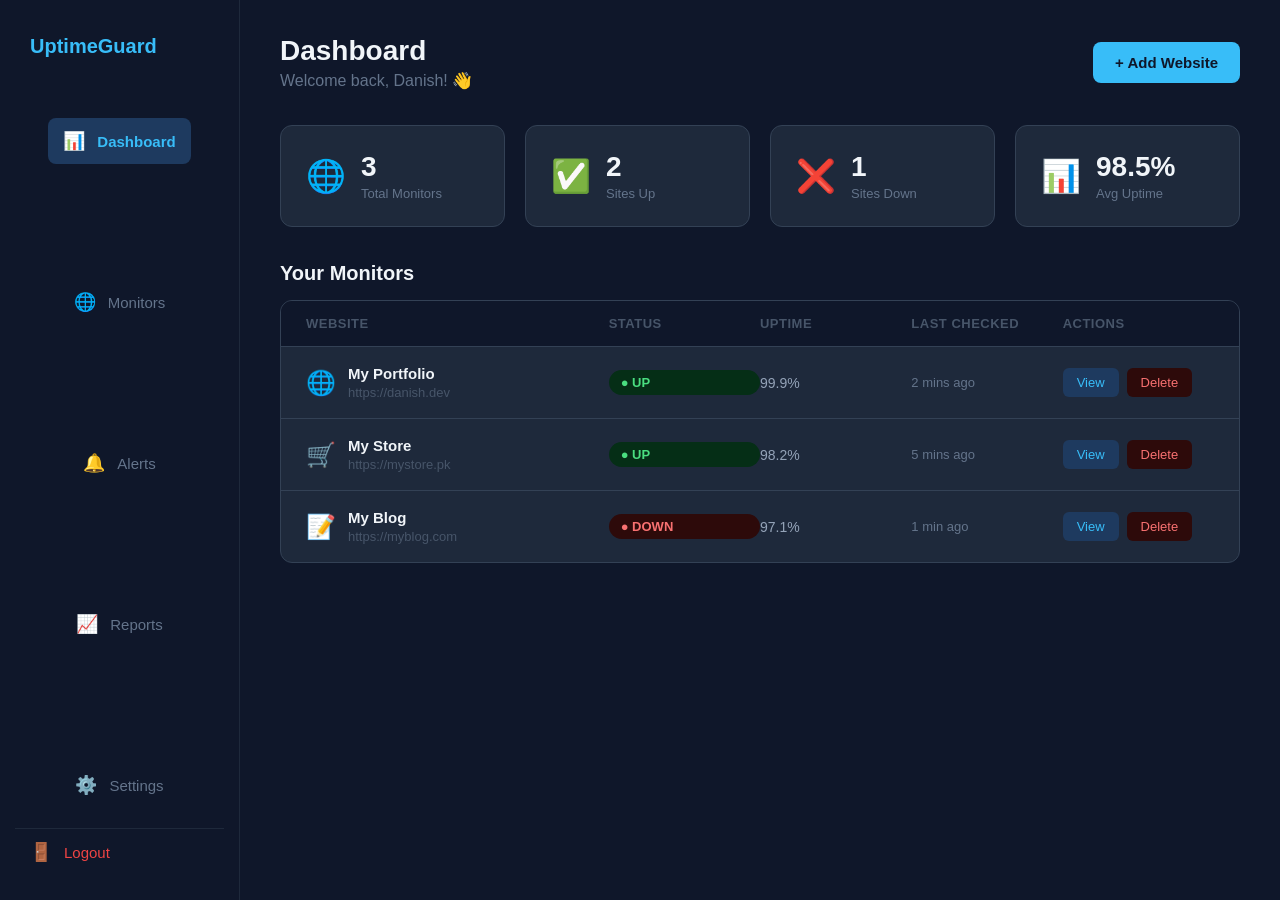
==== dashboard.html @ e86257ac "added dashboard login signup pages" ====
<!DOCTYPE html>
<html lang="en">
  <head>
    <meta charset="UTF-8">
    <meta name="viewport" content="width=device-width, initial-scale=1.0">
    <title>Dashboard - UptimeGuard</title>
    <link rel="stylesheet" href="style.css">
    <link rel="stylesheet" href="dashboard.css">
  </head>
  <body>

    <div class="dashboard-layout">

      <!-- SIDEBAR -->
      <aside class="sidebar">
        <div class="sidebar-logo">UptimeGuard</div>
        <nav class="sidebar-nav">
          <a href="dashboard.html" class="nav-item active">
            <span class="nav-icon">📊</span>
            <span>Dashboard</span>
          </a>
          <a href="#" class="nav-item">
            <span class="nav-icon">🌐</span>
            <span>Monitors</span>
          </a>
          <a href="#" class="nav-item">
            <span class="nav-icon">🔔</span>
            <span>Alerts</span>
          </a>
          <a href="#" class="nav-item">
            <span class="nav-icon">📈</span>
            <span>Reports</span>
          </a>
          <a href="#" class="nav-item">
            <span class="nav-icon">⚙️</span>
            <span>Settings</span>
          </a>
        </nav>
        <a href="login.html" class="nav-item logout">
          <span class="nav-icon">🚪</span>
          <span>Logout</span>
        </a>
      </aside>

      <!-- MAIN CONTENT -->
      <main class="dashboard-main">

        <!-- TOP BAR -->
        <div class="topbar">
          <div>
            <h1>Dashboard</h1>
            <p>Welcome back, Danish! 👋</p>
          </div>
          <button class="btn-add" onclick="showAddModal()">+ Add Website</button>
        </div>

        <!-- STATS CARDS -->
        <div class="stats-grid">
          <div class="stat-card">
            <div class="stat-icon">🌐</div>
            <div class="stat-info">
              <h3>3</h3>
              <p>Total Monitors</p>
            </div>
          </div>
          <div class="stat-card">
            <div class="stat-icon">✅</div>
            <div class="stat-info">
              <h3>2</h3>
              <p>Sites Up</p>
            </div>
          </div>
          <div class="stat-card">
            <div class="stat-icon">❌</div>
            <div class="stat-info">
              <h3>1</h3>
              <p>Sites Down</p>
            </div>
          </div>
          <div class="stat-card">
            <div class="stat-icon">📊</div>
            <div class="stat-info">
              <h3>98.5%</h3>
              <p>Avg Uptime</p>
            </div>
          </div>
        </div>

        <!-- MONITORS TABLE -->
        <div class="monitors-section">
          <h2>Your Monitors</h2>
          <div class="monitors-table">
            <div class="table-header">
              <span>Website</span>
              <span>Status</span>
              <span>Uptime</span>
              <span>Last Checked</span>
              <span>Actions</span>
            </div>

            <div class="table-row">
              <div class="site-info">
                <div class="site-favicon">🌐</div>
                <div>
                  <p class="site-name">My Portfolio</p>
                  <p class="site-url">https://danish.dev</p>
                </div>
              </div>
              <span class="status-badge up">● UP</span>
              <span class="uptime-percent">99.9%</span>
              <span class="last-checked">2 mins ago</span>
              <div class="action-btns">
                <button class="btn-view">View</button>
                <button class="btn-delete">Delete</button>
              </div>
            </div>

            <div class="table-row">
              <div class="site-info">
                <div class="site-favicon">🛒</div>
                <div>
                  <p class="site-name">My Store</p>
                  <p class="site-url">https://mystore.pk</p>
                </div>
              </div>
              <span class="status-badge up">● UP</span>
              <span class="uptime-percent">98.2%</span>
              <span class="last-checked">5 mins ago</span>
              <div class="action-btns">
                <button class="btn-view">View</button>
                <button class="btn-delete">Delete</button>
              </div>
            </div>

            <div class="table-row">
              <div class="site-info">
                <div class="site-favicon">📝</div>
                <div>
                  <p class="site-name">My Blog</p>
                  <p class="site-url">https://myblog.com</p>
                </div>
              </div>
              <span class="status-badge down">● DOWN</span>
              <span class="uptime-percent">97.1%</span>
              <span class="last-checked">1 min ago</span>
              <div class="action-btns">
                <button class="btn-view">View</button>
                <button class="btn-delete">Delete</button>
              </div>
            </div>

          </div>
        </div>

      </main>
    </div>

    <!-- ADD WEBSITE MODAL -->
    <div class="modal-overlay" id="modal" onclick="hideAddModal()">
      <div class="modal-card" onclick="event.stopPropagation()">
        <h3>Add New Website</h3>
        <p>Enter the URL of the website you want to monitor</p>
        <div class="form-group">
          <label for="site-name">Website Name</label>
          <input type="text" id="site-name" placeholder="My Website">
        </div>
        <div class="form-group">
          <label for="site-url">Website URL</label>
          <input type="url" id="site-url" placeholder="https://example.com">
        </div>
        <div class="modal-btns">
          <button class="btn-cancel" onclick="hideAddModal()">Cancel</button>
          <button class="btn-submit" onclick="addWebsite()">Add Monitor</button>
        </div>
      </div>
    </div>

    <script>
      function showAddModal() {
        document.getElementById('modal').style.display = 'flex';
      }

      function hideAddModal() {
        document.getElementById('modal').style.display = 'none';
      }

      function addWebsite() {
        const name = document.getElementById('site-name').value;
        const url = document.getElementById('site-url').value;

        if (name === '' || url === '') {
          alert('Please fill in all fields!');
          return;
        }

        if (!url.startsWith('https://') && !url.startsWith('http://')) {
          alert('Please enter a valid URL starting with https://');
          return;
        }

        alert('Website added successfully! We will start monitoring ' + name);
        hideAddModal();
      }
    </script>

  </body>
</html>
---- style.css ----
*{
	margin: 0;
	padding: 0;
	box-sizing: border-box;
	font-family: 'Segoe UI', sans-serif;
}

body{
	background-color: #0f172a;
	color: #ffffff;
}

nav{
	display: flex;
	justify-content: space-between;
	align-items: center;
	padding: 20px 80px;
	border-bottom: 1px solid #1e293b;
}

.logo{
	font-size: 22px;
	font-weight: 700;
	color: #38bdf8;
}

.nav-links{
	display: flex;
	align-items: center;
	gap: 30px;
}


.nav-links a {
	color: #94a3b8;
	text-decoration: none;
	font-size: 15px;
}


.nav-links a:hover{
	color: #ffffff;
}

.btn-primary{
	background-color: #38bdf8;
	color: #0f172a !important;
	padding: 10px 20px;
	border-radius: 8px;
	font-weight: 600;
	text-decoration: none !important;
}

.btn-primary:hover{
	background-color: #7dd3fc;
}

.hero{
	display: flex;
	flex-direction: column;
	align-items: center;
	justify-content: center;
	text-align: center;
	padding: 120px 20px;
	gap: 20px;
}

.hero h1{
	font-size: 52px;
	font-weight: 800;
	max-width: 700px;
	line-height: 1.2;
}

.hero p{
	font-size: 18px;
	color: #94a3b8;
	max-width: 500px;
}

.features{
	padding: 100px 80px;
	text-align: center;
}

.features h2{
	font-size: 38px;
	font-weight: 800;
	max-width: 600px;
	margin: 0 auto;
	line-height: 1.3;
}

.section-subtitle{
	color: #94a3b8;
	font-size: 17px;
	margin: 15px;
	margin-bottom: 60px;
}

.features-grid{
	display: grid;
	grid-template-columns: repeat(3, 1fr);
	gap: 25px;
	max-width: 1100px;
	margin: 0 auto;
}

.feature-card{
	background-color: #1e293b;
	padding: 35px 25px;
	border-radius: 12px;
	text-align: left;
	border: 1px solid #332155;
	transition: transform 0.2s;
}

.feature-card:hover{
	transform: translateY(-5px);
}

.feature-icon{
	font-size: 32px;
	margin-bottom: 15px;
}

.feature-card h3{
	font-size: 18px;
	font-weight: 700;
	margin-bottom: 10px;
	color: #f1f5f9;
}

.feature-card p{
	color: #94a3b8;
	font-size: 15px;
	line-height: 1.6;
}

.pricing{
	padding: 100px 80px;
	text-align: center;
	background-color: #0a1628;
}

.pricing h2{
	font-size: 38px;
	font-weight: 800;
}

.pricing-grid{
	display: grid;
	grid-template-columns: repeat(3, 1fr);
	gap: 25px;
	max-width: 1100px;
	margin: 0 auto;
}

.pricing-card{
	background-color: #1e293b;
	padding: 40px 30px;
	border-radius: 16px;
	text-align: left;
	border: 1px solid #334155;
	position: relative;
}

.pricing-card.popular{
	border: 2px solid #38bdf8;
	transform: scale(1.05);
}

.popular-badge{
	position: absolute;
	top: -14px;
	left: 50%;
	transform: translateY(-50%);
	background-color: #38bdf8;
	color: #0f172a;
	padding: 4px 16px;
	border-radius: 20px;
	font-size: 13px;
	font-weight: 700;
}

.pricing-card h3{
	font-size: 22px;
	font-weight: 700;
	margin-bottom: 10px;
}

.price{
	font-size: 48px;
	font-weight: 800;
	color: #38bdf8;
	margin: 15px 0;
}


.price span{
	font-size: 18px;
	color: #94a3b8;
	font-weight: 400;
}

.plan-desc{
	color: #94a3b8;
	font-size: 14px;
	margin-bottom: 25px;
}


.plan-features li{
	font-size: 15px;
	color: #cbd5e1;
}

.btn-outline{
	display: block;
	text-align: center;
	padding: 12px 20px;
	border-radius: 8px;
	font-weight: 600;
	text-decoration: none;
	border: 2px solid #38bdf8;
	color: #38bdf8;
	transition: all 0.2s;
}


.btn-outline:hover{
	background-color: #38bdf8;
	color: #0f172a;
}

.btn-primary{
	display: block;
	text-align: center;
	padding: 12px 20px;
}

.cta{
	padding: 120px 80px;
	text-align: center;
	display: flex;
	flex-direction: column;
	align-items: center;
	gap: 20px;
	background: linear-gradient(135deg, #0f172a 0%, #1e3a5f 100%);
}

.cta h2{
	font-size: 42px;
	font-weight: 800;
	max-width: 600px;
	line-height: 1.3;
}

.cta p{
	color: #94a3b8;
	font-size: 17px;
	max-width: 500px;
}

.cta .btn-primary{
	padding: 15px 35px;
	font-size: 17px;
	border-radius: 10px;
}

.cta-note{
	font-size: 13px !important;
	color: #64748b !important;
}


footer{
	background-color: #020817;
	padding: 60px 80px 30px;
	border-top: 1px solid #1e293b;
}

.footer-top{
	display: flex;
	justify-content: space-between;
	margin-bottom: 50px;
	gap: 40px;
}

.footer-brand{
	max-width: 250px;
}

.footer-brand p{
	color: #64748b;
	font-size: 14px;
	margin-top: 12px;
	line-height: 1.6;
}

.footer-links{
	display: flex;
	gap: 60px;
}

.footer-col{
	display: flex;
	flex-direction: column;
	gap: 12px;
}

.footer-col h4{
  color: #f1f5f9;
  font-size: 15px;
  font-weight: 700;
  margin-bottom: 5px;
}

.footer-col a{
	color: #64748b;
  text-decoration: none;
  font-size: 14px;
  transition: color 0.2s;
}

.footer-col a:hover{
	color: #38bdf8;
}

.footer-bottom{
	 border-top: 1px solid #1e293b;
  padding-top: 25px;
  display: flex;
  justify-content: space-between;
  align-items: center;
}

.footer-bottom p{
	color: #475569;
	font-size: 13px;
}
---- dashboard.css ----
body {
  margin: 0;
  padding: 0;
}

.dashboard-layout {
  display: flex;
  min-height: 100vh;
}

/* SIDEBAR */
.sidebar {
  width: 240px;
  background-color: #0f172a;
  border-right: 1px solid #1e293b;
  padding: 25px 15px;
  display: flex;
  flex-direction: column;
  position: fixed;
  height: 100vh;
  top: 0;
  left: 0;
}

.sidebar-logo {
  font-size: 20px;
  font-weight: 800;
  color: #38bdf8;
  padding: 10px 15px;
  margin-bottom: 30px;
}

.sidebar-nav {
  display: flex;
  flex-direction: column;
  gap: 5px;
  flex: 1;
}

.nav-item {
  display: flex;
  align-items: center;
  gap: 12px;
  padding: 12px 15px;
  border-radius: 8px;
  text-decoration: none;
  color: #64748b;
  font-size: 15px;
  transition: all 0.2s;
}

.nav-item:hover {
  background-color: #1e293b;
  color: #f1f5f9;
}

.nav-item.active {
  background-color: #1e3a5f;
  color: #38bdf8;
  font-weight: 600;
}

.nav-icon {
  font-size: 18px;
}

.logout {
  color: #ef4444;
  margin-top: auto;
}

.logout:hover {
  background-color: #1e293b;
  color: #ef4444;
}

/* MAIN CONTENT */
.dashboard-main {
  margin-left: 240px;
  padding: 35px 40px;
  flex: 1;
  background-color: #0f172a;
  min-height: 100vh;
}

/* TOPBAR */
.topbar {
  display: flex;
  justify-content: space-between;
  align-items: center;
  margin-bottom: 35px;
}

.topbar h1 {
  font-size: 28px;
  font-weight: 800;
  color: #f1f5f9;
}

.topbar p {
  color: #64748b;
  margin-top: 4px;
}

.btn-add {
  background-color: #38bdf8;
  color: #0f172a;
  border: none;
  padding: 12px 22px;
  border-radius: 8px;
  font-size: 15px;
  font-weight: 700;
  cursor: pointer;
  transition: background-color 0.2s;
}

.btn-add:hover {
  background-color: #7dd3fc;
}

/* STATS */
.stats-grid {
  display: grid;
  grid-template-columns: repeat(4, 1fr);
  gap: 20px;
  margin-bottom: 35px;
}

.stat-card {
  background-color: #1e293b;
  border: 1px solid #334155;
  border-radius: 12px;
  padding: 25px;
  display: flex;
  align-items: center;
  gap: 15px;
}

.stat-icon {
  font-size: 32px;
}

.stat-info h3 {
  font-size: 28px;
  font-weight: 800;
  color: #f1f5f9;
}

.stat-info p {
  color: #64748b;
  font-size: 13px;
  margin-top: 3px;
}

/* MONITORS TABLE */
.monitors-section h2 {
  font-size: 20px;
  font-weight: 700;
  color: #f1f5f9;
  margin-bottom: 15px;
}

.monitors-table {
  background-color: #1e293b;
  border: 1px solid #334155;
  border-radius: 12px;
  overflow: hidden;
}

.table-header {
  display: grid;
  grid-template-columns: 2fr 1fr 1fr 1fr 1fr;
  padding: 15px 25px;
  background-color: #0f172a;
  color: #475569;
  font-size: 13px;
  font-weight: 600;
  text-transform: uppercase;
  letter-spacing: 0.5px;
}

.table-row {
  display: grid;
  grid-template-columns: 2fr 1fr 1fr 1fr 1fr;
  padding: 18px 25px;
  align-items: center;
  border-top: 1px solid #334155;
  transition: background-color 0.2s;
}

.table-row:hover {
  background-color: #0f172a;
}

.site-info {
  display: flex;
  align-items: center;
  gap: 12px;
}

.site-favicon {
  font-size: 24px;
}

.site-name {
  font-size: 15px;
  font-weight: 600;
  color: #f1f5f9;
  margin: 0;
}

.site-url {
  font-size: 13px;
  color: #475569;
  margin: 3px 0 0 0;
}

.status-badge {
  font-size: 13px;
  font-weight: 700;
  padding: 5px 12px;
  border-radius: 20px;
  display: inline-block;
}

.status-badge.up {
  background-color: #052e16;
  color: #4ade80;
}

.status-badge.down {
  background-color: #2d0a0a;
  color: #f87171;
}

.uptime-percent {
  color: #94a3b8;
  font-size: 14px;
}

.last-checked {
  color: #64748b;
  font-size: 13px;
}

.action-btns {
  display: flex;
  gap: 8px;
}

.btn-view {
  background-color: #1e3a5f;
  color: #38bdf8;
  border: none;
  padding: 7px 14px;
  border-radius: 6px;
  font-size: 13px;
  cursor: pointer;
  transition: background-color 0.2s;
}

.btn-view:hover {
  background-color: #2d4f7c;
}

.btn-delete {
  background-color: #2d0a0a;
  color: #f87171;
  border: none;
  padding: 7px 14px;
  border-radius: 6px;
  font-size: 13px;
  cursor: pointer;
  transition: background-color 0.2s;
}

.btn-delete:hover {
  background-color: #3d1010;
}

/* MODAL */
.modal-overlay {
  display: none;
  position: fixed;
  top: 0;
  left: 0;
  width: 100%;
  height: 100%;
  background-color: rgba(0, 0, 0, 0.7);
  justify-content: center;
  align-items: center;
  z-index: 1000;
}

.modal-card {
  background-color: #1e293b;
  border: 1px solid #334155;
  border-radius: 16px;
  padding: 35px;
  width: 100%;
  max-width: 420px;
  display: flex;
  flex-direction: column;
  gap: 15px;
}

.modal-card h3 {
  font-size: 22px;
  font-weight: 800;
  color: #f1f5f9;
}

.modal-card p {
  color: #64748b;
  font-size: 14px;
  margin-top: -5px;
}

.modal-btns {
  display: flex;
  gap: 10px;
  margin-top: 5px;
}

.btn-cancel {
  flex: 1;
  background-color: #0f172a;
  color: #94a3b8;
  border: 1px solid #334155;
  padding: 12px;
  border-radius: 8px;
  font-size: 15px;
  font-weight: 600;
  cursor: pointer;
  transition: all 0.2s;
}

.btn-cancel:hover {
  background-color: #1e293b;
  color: #f1f5f9;
}
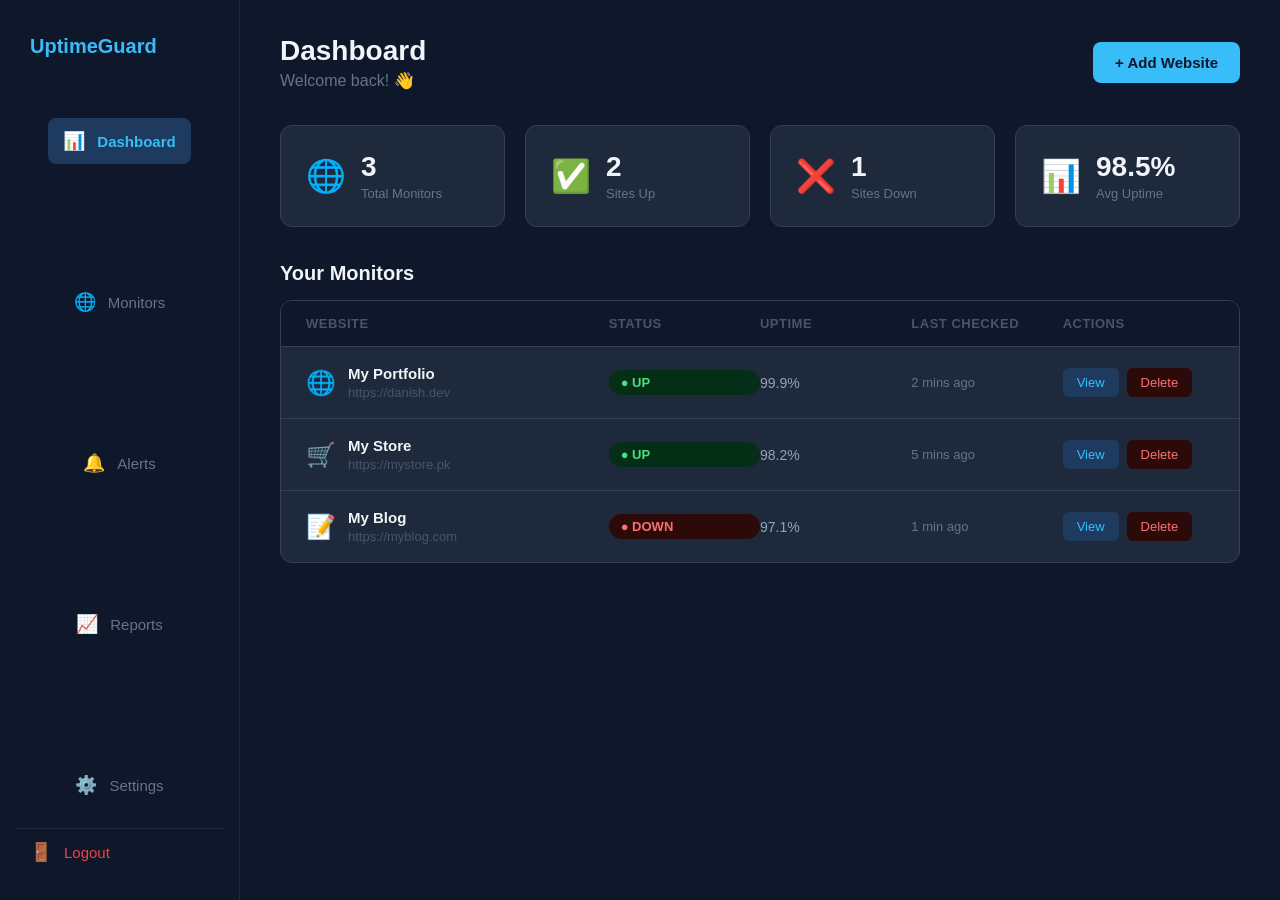
==== commit 8f54dac1: "added mobile responsive design" ====
--- a/dashboard.html
+++ b/dashboard.html
@@ -49,7 +49,7 @@
         <div class="topbar">
           <div>
             <h1>Dashboard</h1>
-            <p>Welcome back, Danish! 👋</p>
+            <p id="welcome-msg">Welcome back! 👋</p>
           </div>
           <button class="btn-add" onclick="showAddModal()">+ Add Website</button>
         </div>
@@ -176,15 +176,74 @@
     </div>
 
     <script>
-      function showAddModal() {
-        document.getElementById('modal').style.display = 'flex';
-      }
-
-      function hideAddModal() {
-        document.getElementById('modal').style.display = 'none';
-      }
-
-      function addWebsite() {
+      <script>
+      const userName = localStorage.getItem('user_name');
+      if (userName) {
+        document.getElementById('welcome-msg').textContent = 'Welcome back, ' + userName + '! 👋';
+      }
+
+      async function loadMonitors() {
+        try {
+          const response = await fetch('http://127.0.0.1:5000/api/monitors', {
+            credentials: 'include'
+          });
+
+          const data = await response.json();
+
+          if (response.ok) {
+            renderMonitors(data.monitors);
+          } else {
+            console.log('Not logged in');
+          }
+        } catch (error) {
+          console.log('Server not running');
+        }
+      }
+
+      function renderMonitors(monitors) {
+        const table = document.querySelector('.monitors-table');
+        const header = document.querySelector('.table-header');
+
+        table.innerHTML = '';
+        table.appendChild(header);
+
+        if (monitors.length === 0) {
+          table.innerHTML += '<p style="padding: 30px; color: #64748b; text-align: center;">No monitors yet. Add your first website!</p>';
+          return;
+        }
+
+        monitors.forEach(monitor => {
+          const row = document.createElement('div');
+          row.className = 'table-row';
+          row.innerHTML = `
+            <div class="site-info">
+              <div class="site-favicon">🌐</div>
+              <div>
+                <p class="site-name">${monitor.name}</p>
+                <p class="site-url">${monitor.url}</p>
+              </div>
+            </div>
+            <span class="status-badge ${monitor.status === 'up' ? 'up' : 'down'}">
+              ● ${monitor.status.toUpperCase()}
+            </span>
+            <span class="uptime-percent">${monitor.uptime_percent}%</span>
+            <span class="last-checked">Just added</span>
+            <div class="action-btns">
+              <button class="btn-view" onclick="viewMonitor(${monitor.id})">View</button>
+              <button class="btn-delete" onclick="deleteMonitor(${monitor.id})">Delete</button>
+            </div>
+          `;
+          table.appendChild(row);
+        });
+
+        document.querySelector('.stat-card:nth-child(1) h3').textContent = monitors.length;
+        const upCount = monitors.filter(m => m.status === 'up').length;
+        const downCount = monitors.filter(m => m.status === 'down').length;
+        document.querySelector('.stat-card:nth-child(2) h3').textContent = upCount;
+        document.querySelector('.stat-card:nth-child(3) h3').textContent = downCount;
+      }
+
+      async function addWebsite() {
         const name = document.getElementById('site-name').value;
         const url = document.getElementById('site-url').value;
 
@@ -198,9 +257,71 @@
           return;
         }
 
-        alert('Website added successfully! We will start monitoring ' + name);
-        hideAddModal();
-      }
+        try {
+          const response = await fetch('http://127.0.0.1:5000/api/monitors', {
+            method: 'POST',
+            headers: {
+              'Content-Type': 'application/json'
+            },
+            credentials: 'include',
+            body: JSON.stringify({
+              name: name,
+              url: url
+            })
+          });
+
+          const data = await response.json();
+
+          if (response.ok) {
+            alert('Website added successfully!');
+            hideAddModal();
+            document.getElementById('site-name').value = '';
+            document.getElementById('site-url').value = '';
+            loadMonitors();
+          } else {
+            alert('Error: ' + data.error);
+          }
+        } catch (error) {
+          alert('Could not connect to server!');
+        }
+      }
+
+      async function deleteMonitor(id) {
+        if (!confirm('Are you sure you want to delete this monitor?')) return;
+
+        try {
+          const response = await fetch('http://127.0.0.1:5000/api/monitors/' + id, {
+            method: 'DELETE',
+            credentials: 'include'
+          });
+
+          const data = await response.json();
+
+          if (response.ok) {
+            alert('Monitor deleted!');
+            loadMonitors();
+          } else {
+            alert('Error: ' + data.error);
+          }
+        } catch (error) {
+          alert('Could not connect to server!');
+        }
+      }
+
+      function viewMonitor(id) {
+        alert('Monitor details coming soon!');
+      }
+
+      function showAddModal() {
+        document.getElementById('modal').style.display = 'flex';
+      }
+
+      function hideAddModal() {
+        document.getElementById('modal').style.display = 'none';
+      }
+
+      loadMonitors();
+</script>
     </script>
 
   </body>
--- a/style.css
+++ b/style.css
@@ -338,4 +338,69 @@
 .footer-bottom p{
 	color: #475569;
 	font-size: 13px;
+}
+
+@media (max-width: 768px) {
+  nav {
+    padding: 15px 20px;
+  }
+
+  .nav-links {
+    gap: 15px;
+  }
+
+  .nav-links a:not(.btn-primary) {
+    display: none;
+  }
+
+  .hero h1 {
+    font-size: 32px;
+  }
+
+  .hero p {
+    font-size: 15px;
+  }
+
+  .features {
+    padding: 60px 20px;
+  }
+
+  .features-grid {
+    grid-template-columns: 1fr;
+  }
+
+  .pricing {
+    padding: 60px 20px;
+  }
+
+  .pricing-grid {
+    grid-template-columns: 1fr;
+  }
+
+  .pricing-card.popular {
+    transform: scale(1);
+  }
+
+  .cta {
+    padding: 60px 20px;
+  }
+
+  .cta h2 {
+    font-size: 28px;
+  }
+
+  .footer-top {
+    flex-direction: column;
+  }
+
+  .footer-links {
+    gap: 30px;
+    flex-wrap: wrap;
+  }
+
+  .footer-bottom {
+    flex-direction: column;
+    gap: 10px;
+    text-align: center;
+  }
 }
--- a/dashboard.css
+++ b/dashboard.css
@@ -338,4 +338,63 @@
 .btn-cancel:hover {
   background-color: #1e293b;
   color: #f1f5f9;
+}
+
+
+@media (max-width: 768px) {
+  .sidebar {
+    width: 100%;
+    height: auto;
+    position: relative;
+    flex-direction: row;
+    padding: 10px 15px;
+    align-items: center;
+    justify-content: space-between;
+  }
+
+  .sidebar-nav {
+    flex-direction: row;
+    gap: 5px;
+  }
+
+  .nav-item span:last-child {
+    display: none;
+  }
+
+  .nav-item {
+    padding: 10px;
+  }
+
+  .logout {
+    margin-top: 0;
+  }
+
+  .dashboard-main {
+    margin-left: 0;
+    padding: 20px 15px;
+  }
+
+  .stats-grid {
+    grid-template-columns: repeat(2, 1fr);
+  }
+
+  .table-header {
+    display: none;
+  }
+
+  .table-row {
+    grid-template-columns: 1fr;
+    gap: 10px;
+    padding: 15px;
+  }
+
+  .topbar {
+    flex-direction: column;
+    align-items: flex-start;
+    gap: 15px;
+  }
+
+  .dashboard-layout {
+    flex-direction: column;
+  }
 }
